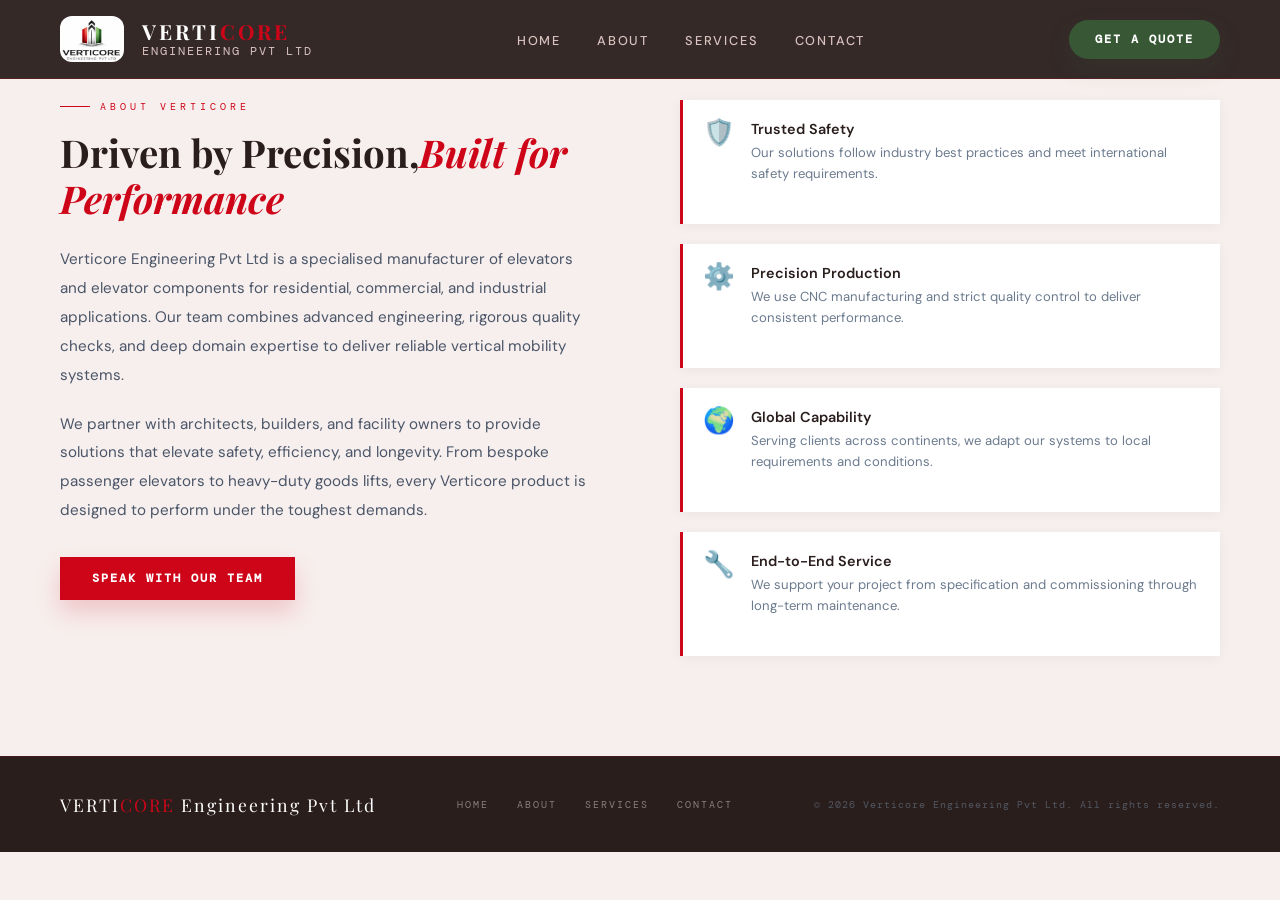
==== about.html @ b47b8cfd "Add files via upload" ====
<!DOCTYPE html>
<html lang="en">
<head>
<meta charset="UTF-8"/>
<meta name="viewport" content="width=device-width,initial-scale=1.0"/>
<title>About | Verticore Engineering Pvt Ltd</title>
<link href="https://fonts.googleapis.com/css2?family=Playfair+Display:ital,wght@0,400;0,700;0,900;1,400&family=DM+Sans:wght@300;400;500;600&family=DM+Mono:wght@400;500&display=swap" rel="stylesheet"/>
<link rel="stylesheet" href="./styles.css"/>
</head>
<body>
<header>
  <nav>
    <div class="logo">
      <img src="./logo.jpeg" alt="Verticore Engineering logo" class="logo-img"/>
      <div class="logo-text">
        <div class="logo-main">VERTI<span>CORE</span></div>
        <div class="logo-sub">Engineering Pvt Ltd</div>
      </div>
    </div>
    <ul class="nav-links">
      <li><a href="index.html">Home</a></li>
      <li><a href="about.html">About</a></li>
      <li><a href="services.html">Services</a></li>
      <li><a href="contact.html">Contact</a></li>
    </ul>
    <a href="contact.html" class="nav-cta">Get a Quote</a>
  </nav>
</header>

<section class="about-section reveal">
  <div>
    <div class="about-tag">About Verticore</div>
    <h2>Driven by Precision,<em>Built for Performance</em></h2>
    <p>Verticore Engineering Pvt Ltd is a specialised manufacturer of elevators and elevator components for residential, commercial, and industrial applications. Our team combines advanced engineering, rigorous quality checks, and deep domain expertise to deliver reliable vertical mobility systems.</p>
    <p>We partner with architects, builders, and facility owners to provide solutions that elevate safety, efficiency, and longevity. From bespoke passenger elevators to heavy-duty goods lifts, every Verticore product is designed to perform under the toughest demands.</p>
    <a href="contact.html" class="btn-gold" style="display:inline-block;margin-top:12px;">Speak with our team</a>
  </div>
  <div class="about-right">
    <div class="feat-item">
      <div class="feat-icon">🛡️</div>
      <div class="feat-text"><h4>Trusted Safety</h4><p>Our solutions follow industry best practices and meet international safety requirements.</p></div>
    </div>
    <div class="feat-item">
      <div class="feat-icon">⚙️</div>
      <div class="feat-text"><h4>Precision Production</h4><p>We use CNC manufacturing and strict quality control to deliver consistent performance.</p></div>
    </div>
    <div class="feat-item">
      <div class="feat-icon">🌍</div>
      <div class="feat-text"><h4>Global Capability</h4><p>Serving clients across continents, we adapt our systems to local requirements and conditions.</p></div>
    </div>
    <div class="feat-item">
      <div class="feat-icon">🔧</div>
      <div class="feat-text"><h4>End-to-End Service</h4><p>We support your project from specification and commissioning through long-term maintenance.</p></div>
    </div>
  </div>
</section>

<footer>
  <div class="foot-logo">VERTI<span>CORE</span> Engineering Pvt Ltd</div>
  <div class="foot-links">
    <a href="index.html">Home</a>
    <a href="about.html">About</a>
    <a href="services.html">Services</a>
    <a href="contact.html">Contact</a>
  </div>
  <div class="foot-copy">© 2026 Verticore Engineering Pvt Ltd. All rights reserved.</div>
</footer>

<script>
const obs = new IntersectionObserver((entries)=>{
  entries.forEach(e=>{if(e.isIntersecting){e.target.classList.add('visible');}});
},{threshold:0.12});
document.querySelectorAll('.reveal').forEach(el=>obs.observe(el));
</script>
</body>
</html>
---- styles.css ----
:root{
  --navy:#2a1e1d;
  --navy2:#4c312f;
  --gold:#ce0518;
  --gold2:#375735;
  --cream:#f5dfdc;
  --offwhite:#f7efed;
  --steel:#8a7d7a;
  --light:#d9c2bf;
  --white:#ffffff;
}
*{margin:0;padding:0;box-sizing:border-box;}
html{scroll-behavior:smooth;}
body{font-family:'DM Sans',sans-serif;background:var(--offwhite);color:var(--navy);overflow-x:hidden;}

/* ── SCROLLBAR ── */
::-webkit-scrollbar{width:6px;}
::-webkit-scrollbar-track{background:var(--navy);}
::-webkit-scrollbar-thumb{background:var(--gold);border-radius:3px;}

/* ── NAV ── */
header{
  position:fixed;top:0;left:0;right:0;z-index:999;
  padding:0 60px;
  background:rgba(42,30,29,0.95);
  backdrop-filter:blur(16px);
  border-bottom:1px solid rgba(206,5,24,0.22);
  transition:all .3s;
}
nav{display:flex;align-items:center;justify-content:space-between;height:78px;}
.logo{display:flex;align-items:center;gap:18px;}
.logo-img{width:64px;height:auto;object-fit:contain;border-radius:12px;}
.logo-text{display:flex;flex-direction:column;line-height:1;}
.logo-main{font-family:'Playfair Display',serif;font-size:1.3rem;font-weight:700;color:var(--white);letter-spacing:3px;text-transform:uppercase;}
.logo-main span{color:var(--gold);}
.logo-sub{font-family:'DM Mono',monospace;font-size:0.75rem;letter-spacing:2px;text-transform:uppercase;color:var(--light);margin-top:3px;}
.nav-links{display:flex;gap:36px;list-style:none;}
.nav-links a{font-size:0.8rem;font-weight:500;letter-spacing:1.8px;text-transform:uppercase;color:var(--light);text-decoration:none;transition:color .3s;position:relative;}
.nav-links a::after{content:'';position:absolute;bottom:-4px;left:0;right:0;height:1px;background:var(--gold);transform:scaleX(0);transition:transform .3s;}
.nav-links a:hover{color:var(--gold2);}
.nav-links a:hover::after{transform:scaleX(1);}
.nav-cta{padding:12px 26px;background:var(--gold2);color:var(--white);font-family:'DM Mono',monospace;font-size:0.72rem;font-weight:600;letter-spacing:2px;text-transform:uppercase;text-decoration:none;border:none;border-radius:999px;cursor:pointer;transition:all .3s;box-shadow:0 10px 24px rgba(55,87,53,0.16);}
.nav-cta:hover{background:#2f5133;transform:translateY(-1px);}

/* ── HERO ── */
.hero{
  min-height:100vh;
  background:radial-gradient(circle at top left, rgba(206,5,24,0.18), transparent 22%),
    linear-gradient(180deg, #2a1e1d 0%, #1d1413 100%);
  display:grid;grid-template-columns:1fr 1fr;
  position:relative;overflow:hidden;
  padding-top:72px;
}
/* geometric grid bg */
.hero::before{
  content:'';position:absolute;inset:0;
  background-image:
    linear-gradient(rgba(206,5,24,0.06) 1px,transparent 1px),
    linear-gradient(90deg,rgba(206,5,24,0.06) 1px,transparent 1px);
  background-size:60px 60px;
}
.hero-text{
  position:relative;z-index:2;
  display:flex;flex-direction:column;justify-content:center;
  padding:80px 60px;
}
.hero-badge{
  display:inline-flex;align-items:center;gap:10px;
  font-family:'DM Mono',monospace;font-size:0.65rem;letter-spacing:3px;text-transform:uppercase;
  color:var(--gold);margin-bottom:28px;
}
.hero-badge::before{content:'';width:30px;height:1px;background:var(--gold);}
.hero h1{
  font-family:'Playfair Display',serif;
  font-size:clamp(3rem,5vw,5.5rem);
  font-weight:900;line-height:1.0;
  color:var(--white);margin-bottom:28px;
}
.hero h1 em{font-style:italic;color:var(--gold);display:block;}
.hero-desc{font-size:1rem;line-height:1.8;color:var(--steel);max-width:420px;margin-bottom:48px;}
.hero-btns{display:flex;gap:16px;flex-wrap:wrap;}
.btn-gold{padding:14px 32px;background:var(--gold);color:var(--white);font-family:'DM Mono',monospace;font-size:0.72rem;font-weight:600;letter-spacing:2px;text-transform:uppercase;text-decoration:none;border:none;cursor:pointer;transition:all .3s;box-shadow:0 12px 24px rgba(206,5,24,0.18);}
.btn-gold:hover{background:var(--gold2);transform:translateY(-2px);}
.btn-ghost{padding:14px 32px;background:transparent;color:var(--white);font-family:'DM Mono',sans-serif;font-size:0.72rem;font-weight:500;letter-spacing:2px;text-transform:uppercase;text-decoration:none;border:1px solid rgba(255,255,255,0.2);cursor:pointer;transition:all .3s;}
.btn-ghost:hover{border-color:var(--gold);color:var(--gold);}

/* elevator visual */
.hero-visual{
  position:relative;z-index:2;
  display:flex;align-items:center;justify-content:center;
}
.shaft-wrap{position:relative;width:260px;height:480px;}
.shaft{
  position:absolute;inset:0;
  background:linear-gradient(180deg,#2a1e1d 0%,#1d1413 100%);
  border:1px solid rgba(206,5,24,0.25);
}
.shaft-rail{position:absolute;top:0;bottom:0;width:3px;background:linear-gradient(180deg,#2a1d1d,#3c2726,#2a1d1d);}
.shaft-rail.l{left:20px;} .shaft-rail.r{right:20px;}
/* floor marks */
.fmark{position:absolute;left:0;right:0;height:1px;background:rgba(206,5,24,0.12);}
.fmark span{position:absolute;right:8px;top:-10px;font-family:'DM Mono',monospace;font-size:0.5rem;color:rgba(206,5,24,0.35);letter-spacing:1px;}
/* cab */
.cab{
  position:absolute;left:30px;right:30px;height:150px;
  background:linear-gradient(135deg,#2d1f1f,#2f2323,#231716);
  border:1px solid rgba(206,5,24,0.5);
  box-shadow:0 0 30px rgba(206,5,24,0.12),inset 0 1px 0 rgba(255,255,255,0.08);
  animation:lift 5s ease-in-out infinite;
  display:flex;flex-direction:column;
}
@keyframes lift{0%,100%{top:300px;}45%,55%{top:30px;}}
.cab-header{height:6px;background:linear-gradient(90deg,#2a3a4a,var(--gold),#2a3a4a);}
.cab-body{flex:1;display:flex;gap:2px;padding:10px;}
.door{flex:1;background:linear-gradient(180deg,#2b2323,#1e1717);border:1px solid rgba(255,255,255,0.06);position:relative;}
.door::after{content:'';position:absolute;left:50%;top:20%;width:1px;height:60%;transform:translateX(-50%);background:rgba(206,5,24,0.2);}
.cab-panel{width:28px;display:flex;flex-direction:column;gap:4px;align-items:center;padding-top:4px;}
.pb{width:16px;height:16px;border-radius:50%;border:1px solid rgba(206,5,24,0.35);background:rgba(206,5,24,0.08);}
.pb.on{background:var(--gold);box-shadow:0 0 8px var(--gold);}

/* ── STATS ── */
.stats{
  background:var(--navy2);
  border-top:1px solid rgba(206,5,24,0.15);
  border-bottom:1px solid rgba(206,5,24,0.15);
  display:grid;grid-template-columns:repeat(4,1fr);
}
.stat{
  padding:40px 24px;text-align:center;
  border-right:1px solid rgba(206,5,24,0.1);
  position:relative;overflow:hidden;
  transition:background .3s;
}
.stat:last-child{border-right:none;}
.stat:hover{background:rgba(206,5,24,0.05);}
.stat-n{font-family:'Playfair Display',serif;font-size:3rem;font-weight:900;color:var(--gold);line-height:1;}
.stat-l{font-family:'DM Mono',monospace;font-size:0.6rem;letter-spacing:3px;text-transform:uppercase;color:var(--steel);margin-top:8px;}

/* ── ABOUT ── */
.about-section{padding:100px 60px;background:var(--offwhite);display:grid;grid-template-columns:1fr 1fr;gap:80px;max-width:1300px;margin:auto;}
.about-tag{font-family:'DM Mono',monospace;font-size:0.65rem;letter-spacing:4px;text-transform:uppercase;color:var(--gold);margin-bottom:16px;display:flex;align-items:center;gap:10px;}
.about-tag::before{content:'';width:30px;height:1px;background:var(--gold);}
.about-section h2{font-family:'Playfair Display',serif;font-size:clamp(2rem,3vw,3rem);font-weight:700;color:var(--navy);line-height:1.2;margin-bottom:24px;}
.about-section h2 em{color:var(--gold);font-style:italic;}
.about-section p{font-size:0.95rem;line-height:1.9;color:#4a5568;margin-bottom:20px;}
.about-right{display:flex;flex-direction:column;gap:20px;justify-content:center;}
.feat-item{display:flex;align-items:flex-start;gap:16px;padding:20px;background:var(--white);border-left:3px solid var(--gold);box-shadow:0 2px 12px rgba(0,0,0,0.05);}
.feat-icon{font-size:1.6rem;line-height:1;}
.feat-text h4{font-family:'DM Sans',sans-serif;font-weight:600;font-size:0.9rem;color:var(--navy);margin-bottom:4px;}
.feat-text p{font-size:0.82rem;color:#6b7a8d;line-height:1.6;}

/* ── SERVICES ── */
.services-section{padding:100px 60px;background:var(--navy);position:relative;overflow:hidden;}
.services-section::before{content:'';position:absolute;inset:0;background-image:linear-gradient(rgba(206,5,24,0.04) 1px,transparent 1px),linear-gradient(90deg,rgba(206,5,24,0.04) 1px,transparent 1px);background-size:40px 40px;}
.sec-head{text-align:center;margin-bottom:64px;position:relative;z-index:1;}
.sec-tag{font-family:'DM Mono',monospace;font-size:0.65rem;letter-spacing:4px;text-transform:uppercase;color:var(--gold);margin-bottom:14px;}
.sec-head h2{font-family:'Playfair Display',serif;font-size:clamp(2rem,3vw,3rem);font-weight:700;color:var(--white);line-height:1.2;}
.sec-head h2 em{color:var(--gold);font-style:italic;}
.cards{display:grid;grid-template-columns:repeat(auto-fit,minmax(240px,1fr));gap:2px;max-width:1200px;margin:0 auto;position:relative;z-index:1;}
.card{
  background:#391f1f;padding:40px 32px;
  border:1px solid rgba(206,5,24,0.1);
  position:relative;overflow:hidden;
  transition:all .3s;
  cursor:default;
}
.card::after{content:'';position:absolute;bottom:0;left:0;right:0;height:2px;background:var(--gold);transform:scaleX(0);transition:transform .4s;}
.card:hover{background:#4b2d2d;transform:translateY(-6px);box-shadow:0 20px 40px rgba(0,0,0,0.4);}
.card:hover::after{transform:scaleX(1);}
.card-num{font-family:'DM Mono',monospace;font-size:0.6rem;letter-spacing:3px;color:rgba(206,5,24,0.4);margin-bottom:20px;}
.card-icon{font-size:2rem;margin-bottom:16px;}
.card h3{font-family:'Playfair Display',serif;font-size:1.2rem;color:var(--white);margin-bottom:12px;font-weight:600;}
.card p{font-size:0.85rem;line-height:1.75;color:var(--steel);}

/* ── CONTACT ── */
.contact-section{padding:100px 60px;background:var(--offwhite);display:grid;grid-template-columns:1fr 1.2fr;gap:80px;max-width:1300px;margin:auto;}
.contact-left .sec-tag{color:var(--gold);}
.contact-left h2{font-family:'Playfair Display',serif;font-size:clamp(2rem,3vw,3rem);font-weight:700;color:var(--navy);line-height:1.2;margin-bottom:24px;}
.contact-left h2 em{color:var(--gold);font-style:italic;}
.contact-left p{font-size:0.95rem;color:#4a5568;line-height:1.8;margin-bottom:40px;}
.info-items{display:flex;flex-direction:column;gap:20px;}
.info-item{display:flex;align-items:flex-start;gap:16px;}
.info-dot{width:38px;height:38px;min-width:38px;background:var(--navy);display:flex;align-items:center;justify-content:center;font-size:1rem;}
.info-body .lbl{font-family:'DM Mono',monospace;font-size:0.6rem;letter-spacing:2px;text-transform:uppercase;color:var(--gold);margin-bottom:3px;}
.info-body .val{font-size:0.88rem;color:var(--navy);font-weight:500;}

/* form */
.form-wrap{background:var(--white);padding:48px;box-shadow:0 10px 40px rgba(0,0,0,0.08);}
.form-wrap h3{font-family:'Playfair Display',serif;font-size:1.5rem;color:var(--navy);margin-bottom:32px;font-weight:600;}
.form-row{display:grid;grid-template-columns:1fr 1fr;gap:20px;}
.fg{display:flex;flex-direction:column;gap:6px;margin-bottom:20px;}
.fg.full{grid-column:1/-1;}
.fg label{font-family:'DM Mono',monospace;font-size:0.6rem;letter-spacing:2px;text-transform:uppercase;color:var(--steel);}
.fg input,.fg select,.fg textarea{
  padding:12px 14px;
  border:1px solid #d8e0ea;
  background:var(--offwhite);
  font-family:'DM Sans',sans-serif;font-size:0.9rem;
  color:var(--navy);outline:none;
  transition:border-color .3s;
  appearance:none;
}
.fg input:focus,.fg select:focus,.fg textarea:focus{border-color:var(--gold);}
.fg textarea{min-height:110px;resize:vertical;}
.submit-row{margin-top:8px;display:flex;align-items:center;gap:20px;}
.success{font-family:'DM Mono',monospace;font-size:0.75rem;letter-spacing:1px;color:var(--gold);display:none;}

/* ── MAP ── */
.map-section{
  width:100%;height:500px;background:var(--offwhite);
  display:flex;align-items:center;justify-content:center;
  overflow:hidden;
}
.map-section iframe{
  width:100%;height:100%;border:none;
}

/* ── FOOTER ── */
footer{
  background:var(--navy);
  border-top:1px solid rgba(206,5,24,0.15);
  padding:36px 60px;
  display:flex;align-items:center;justify-content:space-between;flex-wrap:wrap;gap:16px;
}
.foot-logo{font-family:'Playfair Display',serif;font-size:1.1rem;color:var(--white);letter-spacing:2px;}
.foot-logo span{color:var(--gold);}
.foot-links{display:flex;gap:28px;}
.foot-links a{font-family:'DM Mono',monospace;font-size:0.65rem;letter-spacing:2px;text-transform:uppercase;color:var(--steel);text-decoration:none;transition:color .3s;}
.foot-links a:hover{color:var(--gold);}
.foot-copy{font-family:'DM Mono',monospace;font-size:0.62rem;letter-spacing:1px;color:rgba(122,143,166,0.5);}

/* ── ANIMATIONS ── */
.reveal{opacity:0;transform:translateY(32px);transition:opacity .7s ease,transform .7s ease;}
.reveal.visible{opacity:1;transform:translateY(0);}
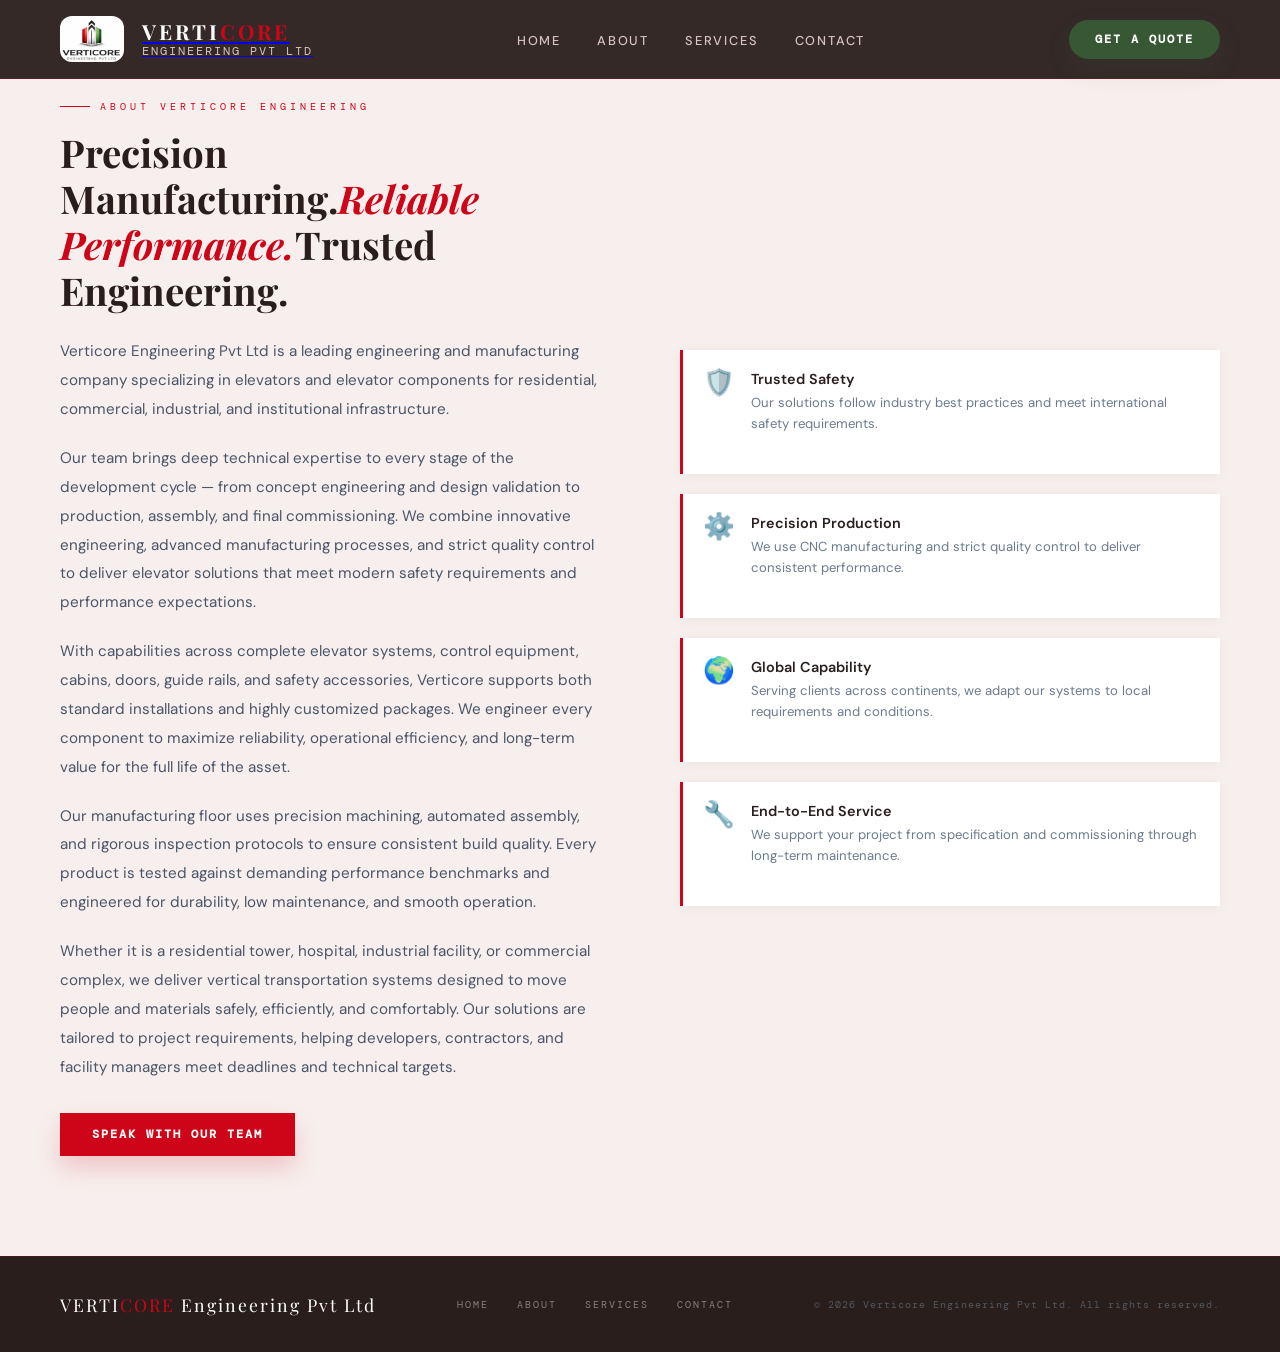
==== commit 72c812a8: "Add files via upload" ====
--- a/about.html
+++ b/about.html
@@ -10,13 +10,13 @@
 <body>
 <header>
   <nav>
-    <div class="logo">
+    <a href="index.html" class="logo">
       <img src="./logo.jpeg" alt="Verticore Engineering logo" class="logo-img"/>
       <div class="logo-text">
         <div class="logo-main">VERTI<span>CORE</span></div>
         <div class="logo-sub">Engineering Pvt Ltd</div>
       </div>
-    </div>
+    </a>
     <ul class="nav-links">
       <li><a href="index.html">Home</a></li>
       <li><a href="about.html">About</a></li>
@@ -29,10 +29,13 @@
 
 <section class="about-section reveal">
   <div>
-    <div class="about-tag">About Verticore</div>
-    <h2>Driven by Precision,<em>Built for Performance</em></h2>
-    <p>Verticore Engineering Pvt Ltd is a specialised manufacturer of elevators and elevator components for residential, commercial, and industrial applications. Our team combines advanced engineering, rigorous quality checks, and deep domain expertise to deliver reliable vertical mobility systems.</p>
-    <p>We partner with architects, builders, and facility owners to provide solutions that elevate safety, efficiency, and longevity. From bespoke passenger elevators to heavy-duty goods lifts, every Verticore product is designed to perform under the toughest demands.</p>
+    <div class="about-tag">About Verticore Engineering</div>
+    <h2>Precision Manufacturing.<em>Reliable Performance.</em>Trusted Engineering.</h2>
+    <p>Verticore Engineering Pvt Ltd is a leading engineering and manufacturing company specializing in elevators and elevator components for residential, commercial, industrial, and institutional infrastructure.</p>
+    <p>Our team brings deep technical expertise to every stage of the development cycle — from concept engineering and design validation to production, assembly, and final commissioning. We combine innovative engineering, advanced manufacturing processes, and strict quality control to deliver elevator solutions that meet modern safety requirements and performance expectations.</p>
+    <p>With capabilities across complete elevator systems, control equipment, cabins, doors, guide rails, and safety accessories, Verticore supports both standard installations and highly customized packages. We engineer every component to maximize reliability, operational efficiency, and long-term value for the full life of the asset.</p>
+    <p>Our manufacturing floor uses precision machining, automated assembly, and rigorous inspection protocols to ensure consistent build quality. Every product is tested against demanding performance benchmarks and engineered for durability, low maintenance, and smooth operation.</p>
+    <p>Whether it is a residential tower, hospital, industrial facility, or commercial complex, we deliver vertical transportation systems designed to move people and materials safely, efficiently, and comfortably. Our solutions are tailored to project requirements, helping developers, contractors, and facility managers meet deadlines and technical targets.</p>
     <a href="contact.html" class="btn-gold" style="display:inline-block;margin-top:12px;">Speak with our team</a>
   </div>
   <div class="about-right">
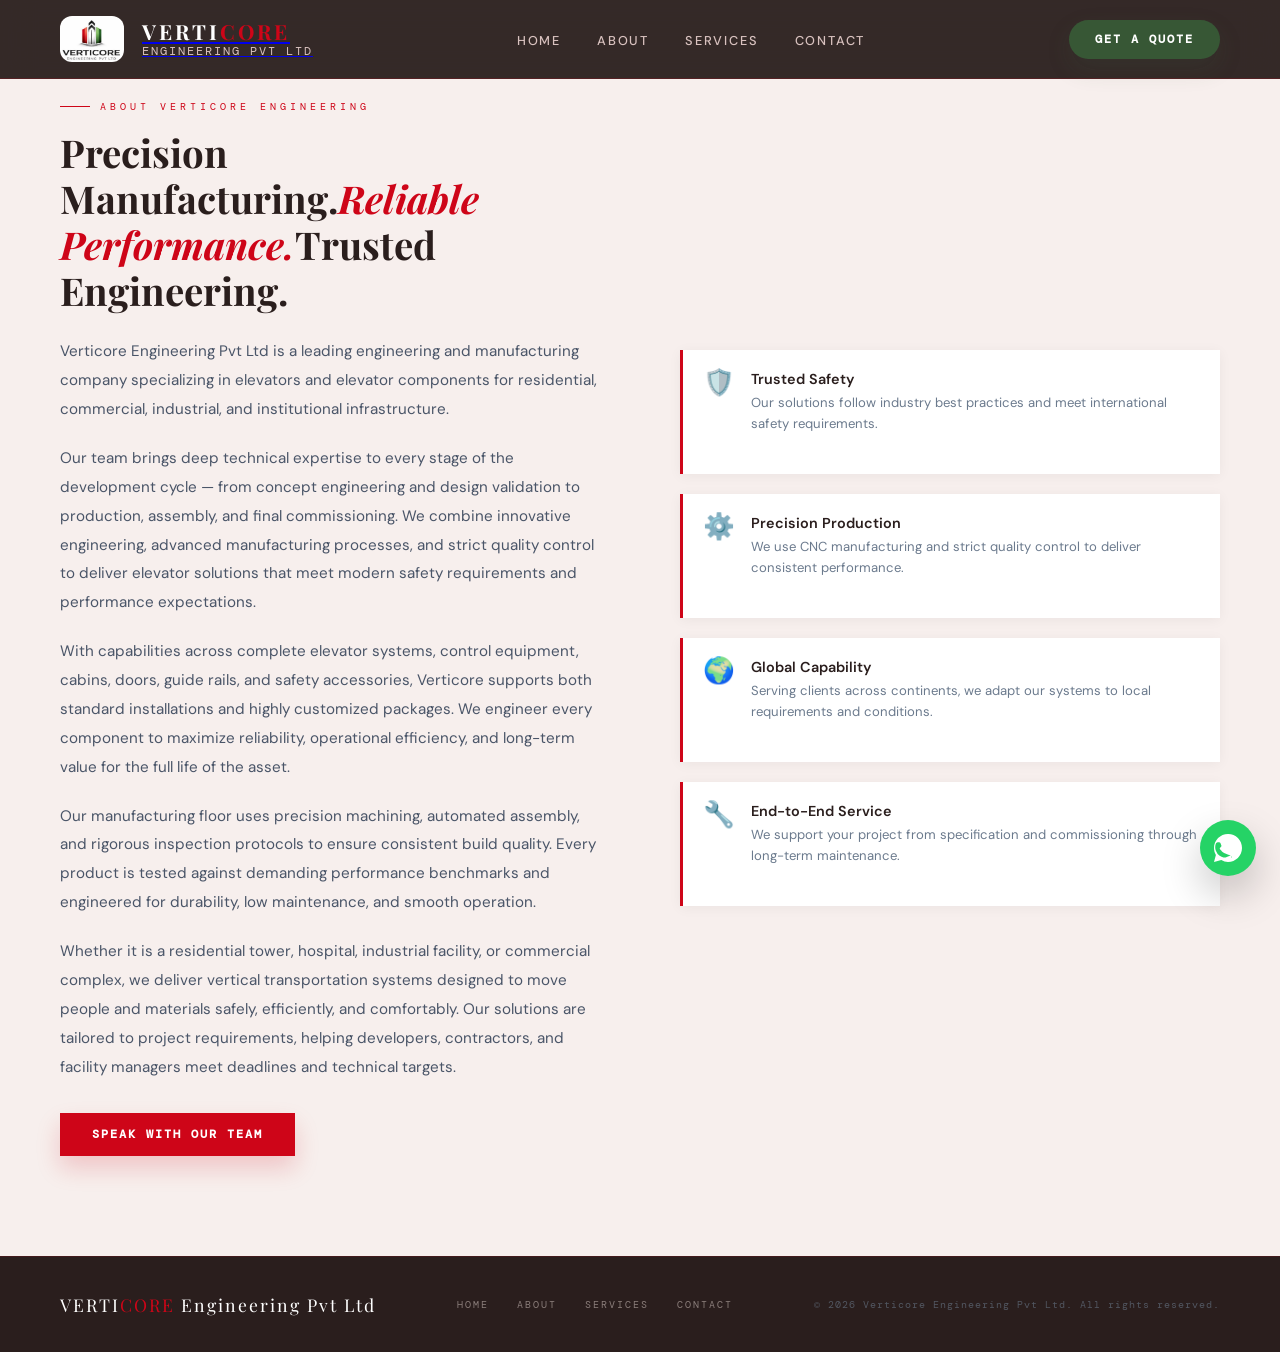
==== commit 2183d62a: "Add files via upload" ====
--- a/about.html
+++ b/about.html
@@ -75,5 +75,10 @@
 },{threshold:0.12});
 document.querySelectorAll('.reveal').forEach(el=>obs.observe(el));
 </script>
+<a href="https://wa.me/919900498706" class="whatsapp-link" target="_blank" rel="noopener noreferrer" aria-label="Chat on WhatsApp">
+  <svg viewBox="0 0 24 24" xmlns="http://www.w3.org/2000/svg" aria-hidden="true">
+    <path d="M20.52 3.48A11.94 11.94 0 0 0 12 0C5.37 0 .02 5.34.02 12c0 2.11.55 4.19 1.6 6.01L0 24l6.25-1.62A11.9 11.9 0 0 0 12 24c6.63 0 12-5.37 12-12 0-3.2-1.25-6.2-3.48-8.52Zm-5.8 14.54c-.44.24-2.58 1.28-3.76 1.7-.98.34-1.8.52-2.81.41a8.93 8.93 0 0 1-3.3-1.41 9.36 9.36 0 0 1-3.24-4.3 9.12 9.12 0 0 1-.09-6.08c.24-.64 1.06-.99 1.58-1.2.45-.18.98-.24 1.49-.03.16.07.32.16.46.25.38.24.55.69.7 1.1.18.55.41 1.09.62 1.63.1.25.05.53-.18.73l-.9.91c-.22.22-.42.45-.38.75.02.27.23.5.48.8.2.24.4.5.6.75.26.33.53.64.85.92.32.28.7.53 1.18.88.36.27.75.52 1.2.75.66.32 1.34.56 2.01.82.66.25 1.38.45 2.1.67.25.07.5.16.73.23.55.18.8.68.9 1.10c.1.43 0 .8-.3 1.12l-.07.06Z"/>
+  </svg>
+</a>
 </body>
 </html>
--- a/styles.css
+++ b/styles.css
@@ -232,3 +232,8 @@
 /* ── ANIMATIONS ── */
 .reveal{opacity:0;transform:translateY(32px);transition:opacity .7s ease,transform .7s ease;}
 .reveal.visible{opacity:1;transform:translateY(0);}
+
+/* WhatsApp floating button */
+.whatsapp-link{position:fixed;bottom:24px;right:24px;z-index:1001;width:56px;height:56px;background:#25D366;border-radius:50%;display:flex;align-items:center;justify-content:center;text-decoration:none;box-shadow:0 18px 40px rgba(0,0,0,0.22);transition:transform .25s ease,box-shadow .25s ease;}
+.whatsapp-link:hover{transform:translateY(-2px);box-shadow:0 22px 46px rgba(0,0,0,0.24);}
+.whatsapp-link svg{width:28px;height:28px;fill:#ffffff;}
